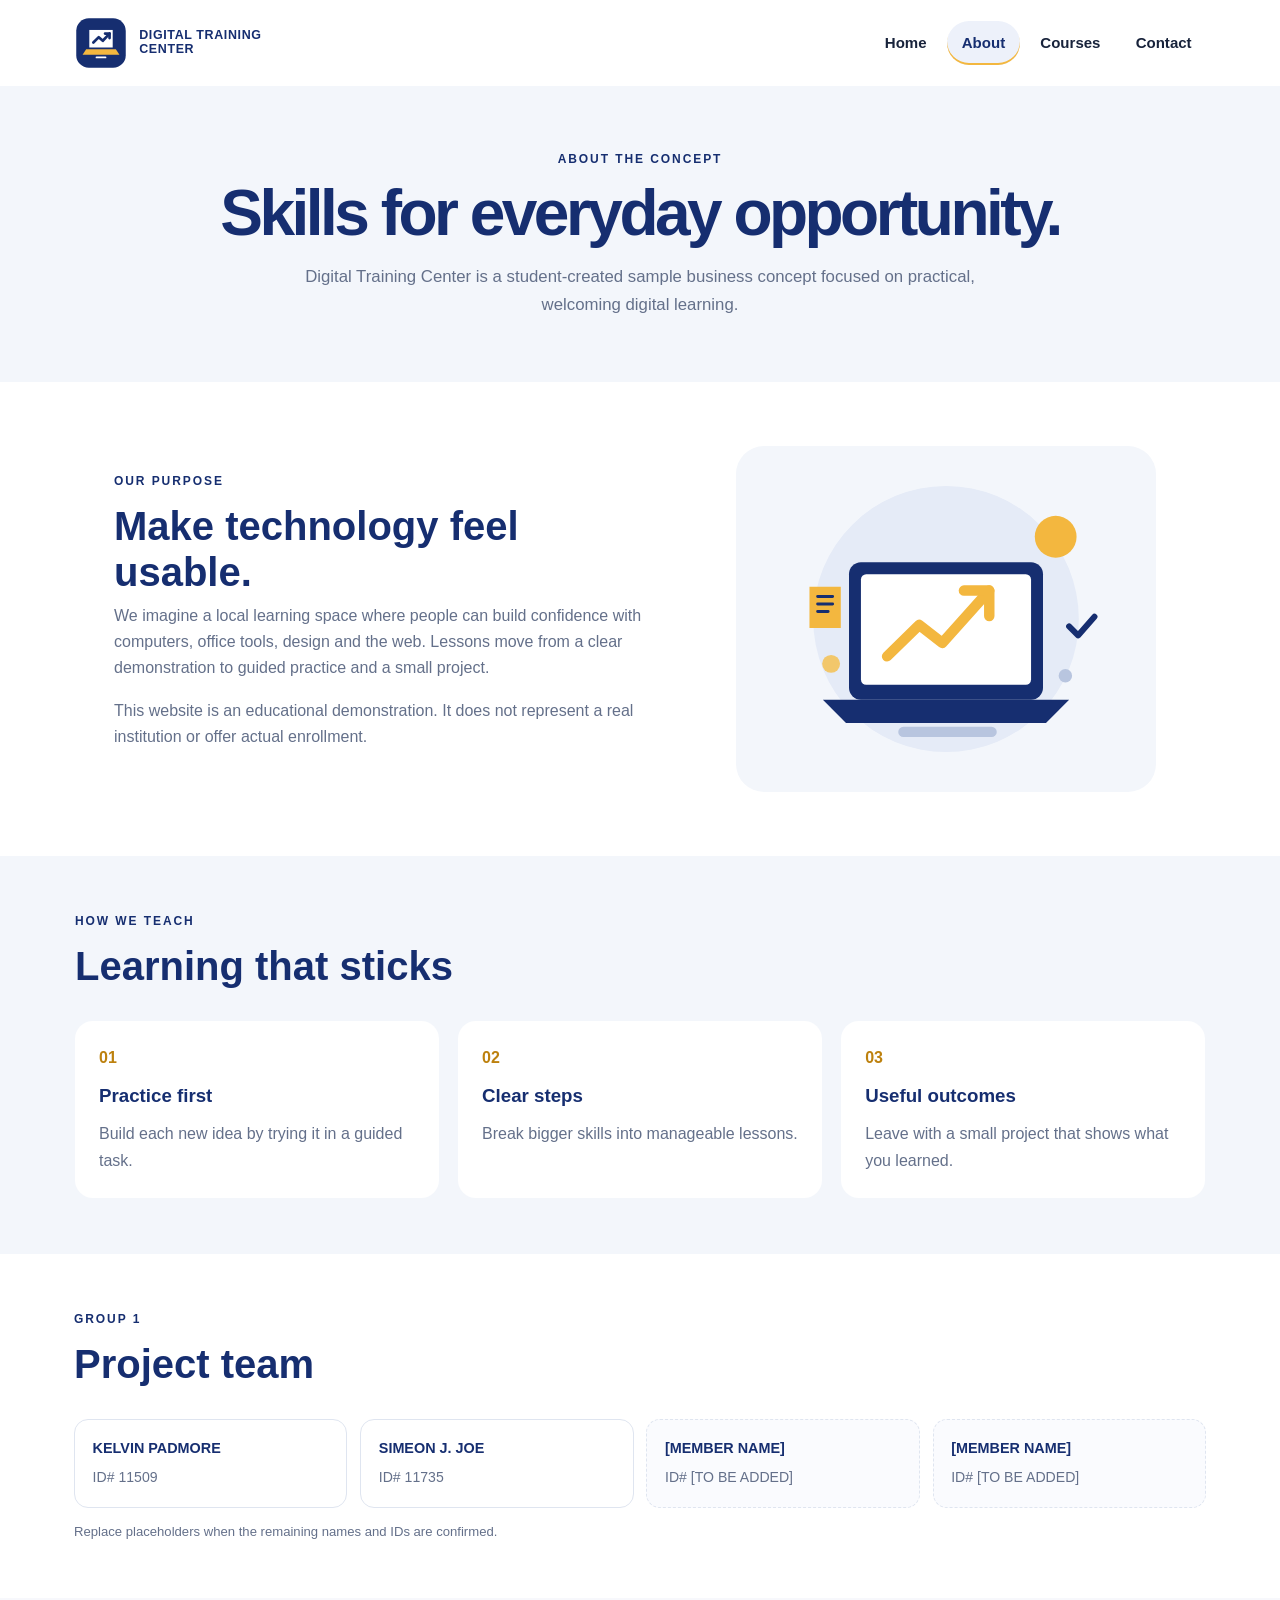
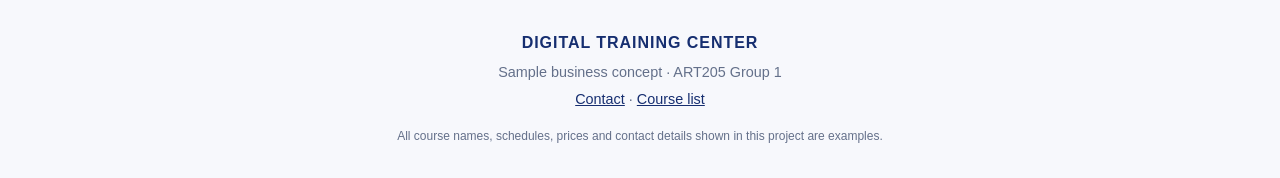
==== about.html @ 7974bb58 "Initial commit" ====
<!doctype html>
<html lang="en">
<head><meta charset="utf-8"><meta name="viewport" content="width=device-width, initial-scale=1">
    <meta name="description" content="About the Digital Training Center sample business concept.">
    <title>About | Digital Training Center</title><link rel="stylesheet" href="css/styles.css">
    <script src="js/script.js" defer></script></head>
<body><a class="skip-link" href="#main">Skip to content</a>
    <header class="site-header"><a class="brand" href="index.html">
        <img src="assets/dtc-logo.svg" alt="Digital Training Center logo">
        <span>DIGITAL TRAINING<br> CENTER</span></a>
        <button class="menu-toggle" aria-expanded="false" aria-controls="primary-nav">Menu</button>
        <nav id="primary-nav" class="primary-nav" aria-label="Main navigation"><a href="index.html">Home</a>
            <a class="active" href="about.html">About</a><a href="services.html">Courses</a>
            <a href="contact.html">Contact</a></nav></header>
<main id="main"><section class="page-hero"><p class="eyebrow">ABOUT THE CONCEPT</p>
    <h1>Skills for everyday opportunity.</h1>
    <p>Digital Training Center is a student-created sample business concept focused on practical,
         welcoming digital learning.</p></section>
<section class="split-section"><div><p class="eyebrow">OUR PURPOSE</p>
    <h2>Make technology feel usable.</h2>
    <p>We imagine a local learning space where people can build confidence with computers, office tools,
         design and the web. Lessons move from a clear demonstration to guided practice and a small project.</p>
         <p>This website is an educational demonstration. 
            It does not represent a real institution or offer actual enrollment.</p></div>
            <img class="feature-image" src="assets/learning-illustration.svg" alt="Open laptop illustration representing practical digital learning">
        </section>
<section class="section values"><div class="section-heading"><div><p class="eyebrow">HOW WE TEACH</p>
    <h2>Learning that sticks</h2></div></div><div class="three-columns"><article><span>01</span>
        <h3>Practice first</h3><p>Build each new idea by trying it in a guided task.</p></article>
        <article><span>02</span><h3>Clear steps</h3><p>Break bigger skills into manageable lessons.</p>
        </article><article><span>03</span><h3>Useful outcomes</h3>
            <p>Leave with a small project that shows what you learned.</p></article></div>
        </section>
<section class="section"><div class="section-heading"><div><p class="eyebrow">GROUP 1</p>
    <h2>Project team</h2></div></div><div class="member-grid"><article class="member-card">
        <strong>KELVIN PADMORE</strong><span>ID# 11509</span></article><article class="member-card">
            <strong>SIMEON J. JOE</strong><span>ID# 11735</span></article><article class="member-card placeholder">
                <strong>[MEMBER NAME]</strong><span>ID# [TO BE ADDED]</span>
            </article><article class="member-card placeholder"><strong>[MEMBER NAME]</strong>
                <span>ID# [TO BE ADDED]</span></article></div>
                <p class="sample-note">Replace placeholders when the remaining names and IDs are confirmed.</p>
            </section></main>
<footer class="site-footer"><a class="footer-brand" href="index.html">DIGITAL TRAINING CENTER</a>
    <p>Sample business concept · ART205 Group 1</p><p>
        <a href="contact.html">Contact</a> · <a href="services.html">Course list</a></p>
        <small>All course names, schedules, prices and contact details shown in this project are examples.</small>
    </footer></body></html>
---- css/styles.css ----
/* DIGITAL TRAINING CENTER · ART205 Group 1 */
:root {
  --navy: #162E70;
  --gold: #F3B73F;
  --ink: #18233b;
  --muted: #64708a;
  --paper: #ffffff;
  --soft: #f3f6fb;
  --line: #dfe5f0;
  --radius: 18px;
  --shadow: 0 18px 45px rgba(22, 46, 112, 0.10);
}

* { box-sizing: border-box; }
html { scroll-behavior: smooth; }
body { margin: 0; color: var(--ink); background: var(--paper); font-family: "Segoe UI", Arial, sans-serif; line-height: 1.65; }
img { display: block; max-width: 100%; }
a { color: var(--navy); }
a:focus-visible, button:focus-visible, input:focus-visible, select:focus-visible, textarea:focus-visible { outline: 3px solid var(--gold); outline-offset: 3px; }
.skip-link { position: absolute; left: -999px; top: 1rem; z-index: 10; padding: .7rem 1rem; background: white; }
.skip-link:focus { left: 1rem; }
.site-header { max-width: 1180px; margin: auto; padding: 1rem 1.5rem; display: flex; align-items: center; justify-content: space-between; gap: 2rem; }
.brand { display: flex; gap: .7rem; align-items: center; color: var(--navy); text-decoration: none; font-size: .78rem; font-weight: 850; line-height: 1.1; letter-spacing: .05em; }
.brand img { width: 54px; height: 54px; }
.primary-nav { display: flex; gap: .4rem; align-items: center; }
.primary-nav a { padding: .6rem .9rem; border-radius: 999px; text-decoration: none; color: var(--ink); font-size: .94rem; font-weight: 650; transition: background .2s, color .2s; }
.primary-nav a:hover, .primary-nav a:focus-visible, .primary-nav a.active { color: var(--navy); background: #edf1fa; }
.menu-toggle { display: none; }
.hero { max-width: 1180px; margin: 1rem auto 3rem; padding: 3.6rem 3.5rem; display: grid; grid-template-columns: 1.05fr .95fr; align-items: center; background: var(--soft); border-radius: 30px; overflow: hidden; }
.hero-copy { max-width: 550px; }
.eyebrow { color: var(--navy); font-size: .75rem; font-weight: 850; letter-spacing: .16em; margin: 0 0 .7rem; }
h1, h2, h3, p { margin-top: 0; }
h1 { color: var(--navy); font-size: clamp(2.7rem, 6vw, 4.9rem); line-height: 1.03; letter-spacing: -.055em; margin: 0 0 1.2rem; }
h1 span { color: #c48308; }
.hero-copy > p:not(.eyebrow):not(.sample-note) { max-width: 480px; color: var(--muted); font-size: 1.1rem; }
.hero-art { display: grid; place-items: center; }
.hero-art img { width: min(100%, 450px); }
.actions { display: flex; align-items: center; flex-wrap: wrap; gap: 1.35rem; margin: 1.7rem 0 1rem; }
.button { display: inline-flex; justify-content: center; align-items: center; padding: .82rem 1.25rem; border: 2px solid transparent; border-radius: 999px; font: inherit; font-weight: 750; text-decoration: none; cursor: pointer; transition: transform .2s, box-shadow .2s, background .2s; }
.button:hover { transform: translateY(-2px); box-shadow: 0 8px 20px rgba(22, 46, 112, .16); }
.button-gold { color: var(--navy); background: var(--gold); }
.button-light { color: var(--navy); background: white; }
.text-link { text-decoration: none; font-weight: 750; }
.text-link:hover { text-decoration: underline; text-underline-offset: 4px; }
.sample-note { color: var(--muted); font-size: .82rem; margin: .8rem 0 0; }
.section { max-width: 1180px; margin: 0 auto; padding: 3.5rem 1.5rem; }
.section-tight { padding-top: 1rem; }
.section-heading { display: flex; align-items: end; justify-content: space-between; gap: 1rem; margin-bottom: 1.5rem; }
.section-heading h2, .split-section h2, .contact-copy h2 { color: var(--navy); font-size: clamp(1.8rem, 3.2vw, 2.5rem); line-height: 1.15; margin-bottom: .5rem; }
.section-heading p:not(.eyebrow) { color: var(--muted); margin-bottom: 0; }
.course-grid { display: grid; grid-template-columns: repeat(3, 1fr); gap: 1.1rem; }
.course-card { min-width: 0; padding: 1.5rem; border: 1px solid var(--line); border-radius: var(--radius); background: white; transition: transform .2s, box-shadow .2s, border-color .2s; }
.course-card:hover { transform: translateY(-4px); border-color: #c4cfe5; box-shadow: var(--shadow); }
.course-icon { display: grid; place-items: center; width: 48px; height: 48px; margin-bottom: 1.1rem; border-radius: 14px; background: #fff4d8; color: var(--navy); font-size: 1.4rem; font-weight: 800; }
.card-kicker { color: #9b6b0c; font-size: .69rem; font-weight: 850; letter-spacing: .12em; margin-bottom: .5rem; }
.course-card h2, .course-card h3 { color: var(--navy); font-size: 1.28rem; line-height: 1.25; margin-bottom: .55rem; }
.course-card p:not(.card-kicker) { color: var(--muted); font-size: .95rem; }
.course-card a { display: inline-block; margin-top: .4rem; font-weight: 750; text-decoration: none; }
.course-card a:hover { text-decoration: underline; }
.band { margin: 1.5rem auto 4rem; padding: 2.5rem max(1.5rem, calc((100vw - 1110px)/2)); background: var(--navy); display: flex; align-items: center; justify-content: space-between; gap: 2rem; color: white; }
.band .eyebrow { color: var(--gold); }
.band h2 { font-size: clamp(1.6rem, 3vw, 2.2rem); margin: 0; }
.page-hero { padding: 4rem 1.5rem 3rem; background: var(--soft); text-align: center; }
.page-hero > p:not(.eyebrow) { max-width: 680px; margin: 0 auto 1rem; color: var(--muted); font-size: 1.05rem; }
.page-hero h1 { max-width: 880px; margin: 0 auto 1rem; font-size: clamp(2.5rem, 6vw, 4rem); }
.requirements-panel { max-width: 620px; margin: 1rem auto 0; padding: 1.1rem 1.3rem; border: 1px solid #e3ca8d; border-radius: 14px; background: #fff9e9; text-align: left; }
.requirements-panel p { margin: .3rem 0 0; }
.full-grid .course-card { scroll-margin-top: 1rem; }
.split-section { max-width: 1100px; margin: auto; padding: 4rem 1.5rem; display: grid; grid-template-columns: 1fr .8fr; align-items: center; gap: 4rem; }
.split-section p:not(.eyebrow) { color: var(--muted); }
.feature-image { width: 100%; max-width: 420px; justify-self: center; padding: 1rem; background: var(--soft); border-radius: 28px; }
.values, .tinted { background: var(--soft); max-width: none; padding-left: max(1.5rem, calc((100vw - 1130px)/2)); padding-right: max(1.5rem, calc((100vw - 1130px)/2)); }
.three-columns { display: grid; grid-template-columns: repeat(3, 1fr); gap: 1.2rem; }
.three-columns article { padding: 1.5rem; border-radius: var(--radius); background: white; }
.three-columns article > span { color: #bd810e; font-weight: 850; }
.three-columns h3 { color: var(--navy); margin: .6rem 0; }
.three-columns p { color: var(--muted); margin: 0; }
.member-grid { display: grid; grid-template-columns: repeat(4, 1fr); gap: .8rem; }
.member-card { display: flex; flex-direction: column; gap: .3rem; padding: 1.1rem; border: 1px solid var(--line); border-radius: 14px; }
.member-card strong { color: var(--navy); font-size: .9rem; }
.member-card span { color: var(--muted); font-size: .88rem; }
.placeholder { border-style: dashed; background: #fafbfe; }
.table-wrap { overflow-x: auto; border: 1px solid var(--line); border-radius: 16px; background: white; }
table { width: 100%; border-collapse: collapse; text-align: left; }
th, td { padding: .9rem 1rem; border-bottom: 1px solid var(--line); }
thead { color: white; background: var(--navy); }
th { font-size: .86rem; }
tbody tr:last-child td { border-bottom: 0; }
tbody tr:hover { background: #fffaf0; }
.contact-layout { max-width: 1060px; margin: auto; padding: 4rem 1.5rem; display: grid; grid-template-columns: .85fr 1.15fr; gap: 3rem; align-items: start; }
.contact-copy > p:not(.eyebrow) { color: var(--muted); }
.contact-detail { padding: .85rem 0; border-bottom: 1px solid var(--line); display: flex; flex-direction: column; }
.contact-detail strong { color: var(--navy); }
.contact-detail span { color: var(--muted); }
.notice { margin-top: 1.4rem; padding: 1rem; border-radius: 14px; background: #fff5d9; }
.notice p { margin: .3rem 0 0; font-size: .92rem; }
.inquiry-form { display: grid; gap: .55rem; padding: 1.7rem; border: 1px solid var(--line); border-radius: 20px; box-shadow: var(--shadow); }
.inquiry-form h2 { color: var(--navy); margin: 0; }
.inquiry-form > p { color: var(--muted); font-size: .9rem; margin-bottom: .5rem; }
.inquiry-form label { font-weight: 700; font-size: .92rem; }
.inquiry-form input, .inquiry-form select, .inquiry-form textarea { width: 100%; padding: .75rem .85rem; border: 1px solid #cbd4e5; border-radius: 10px; color: var(--ink); font: inherit; background: white; }
.inquiry-form textarea { resize: vertical; }
.inquiry-form button { justify-self: start; margin-top: .5rem; }
.form-feedback { min-height: 1.4em; color: var(--navy) !important; font-weight: 700; }
.site-footer { padding: 2rem 1.5rem; text-align: center; background: #f7f8fc; color: var(--muted); }
.site-footer p { margin: .25rem 0; font-size: .9rem; }
.footer-brand { color: var(--navy); font-weight: 850; text-decoration: none; letter-spacing: .06em; }
.site-footer small { display: block; margin: .9rem auto 0; max-width: 700px; font-size: .75rem; }

/* Descendant and child combinators demonstrate two CSS selector relationships. */
.primary-nav a.active { box-shadow: inset 0 -2px 0 var(--gold); }
.course-grid > article h2, .course-grid > article h3 { letter-spacing: -.02em; }

@media (max-width: 760px) {
  .site-header { position: relative; flex-wrap: wrap; }
  .menu-toggle { display: inline-flex; padding: .55rem .85rem; border: 1px solid var(--line); border-radius: 999px; color: var(--navy); background: white; font: inherit; font-weight: 700; }
  .primary-nav { display: none; width: 100%; flex-direction: column; align-items: stretch; padding: .5rem; border: 1px solid var(--line); border-radius: 14px; background: white; }
  .primary-nav.is-open { display: flex; }
  .hero { margin: .5rem .75rem 2rem; padding: 2.2rem 1.4rem; grid-template-columns: 1fr; }
  .hero-art { order: -1; }
  .hero-art img { max-width: 310px; }
  .course-grid { grid-template-columns: repeat(2, minmax(0, 1fr)); }
  .section-heading { align-items: start; flex-direction: column; }
  .band { margin-bottom: 2rem; padding: 2rem 1.5rem; flex-direction: column; align-items: start; }
  .split-section, .contact-layout { grid-template-columns: 1fr; gap: 2rem; }
  .split-section { padding-top: 2.5rem; }
  .feature-image { max-width: 330px; }
  .member-grid { grid-template-columns: repeat(2, 1fr); }
  .page-hero { padding: 3rem 1.25rem 2rem; }
}

@media (max-width: 480px) {
  .course-grid, .three-columns { grid-template-columns: 1fr; }
  .actions { align-items: start; flex-direction: column; gap: 1rem; }
  th, td { padding: .72rem; font-size: .85rem; }
  .member-grid { grid-template-columns: 1fr; }
  .inquiry-form { padding: 1.2rem; }
}
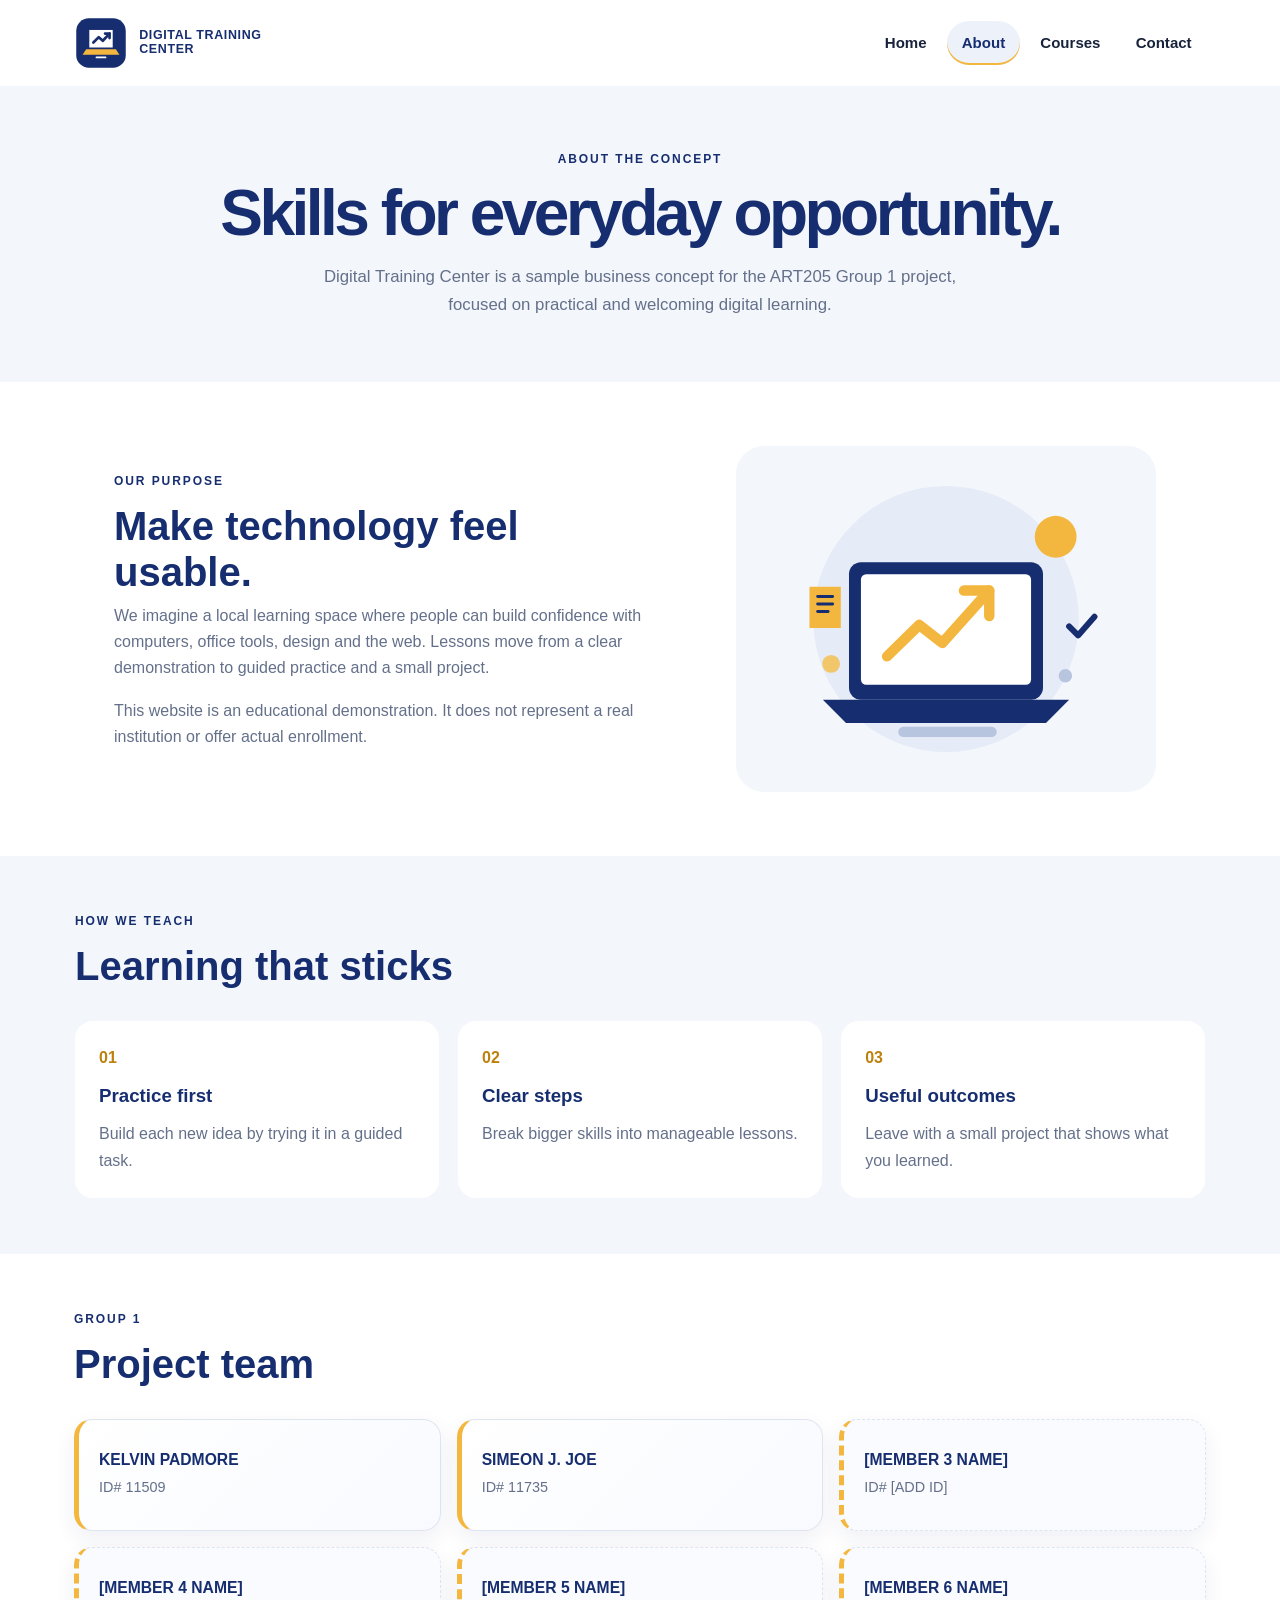
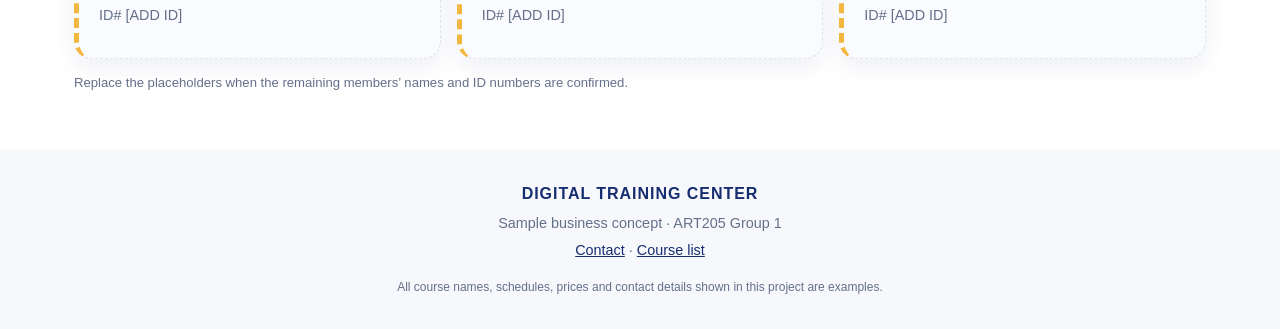
==== commit 306e3f3c: "Update html file" ====
--- a/about.html
+++ b/about.html
@@ -1,47 +1,178 @@
 <!doctype html>
 <html lang="en">
-<head><meta charset="utf-8"><meta name="viewport" content="width=device-width, initial-scale=1">
-    <meta name="description" content="About the Digital Training Center sample business concept.">
-    <title>About | Digital Training Center</title><link rel="stylesheet" href="css/styles.css">
-    <script src="js/script.js" defer></script></head>
-<body><a class="skip-link" href="#main">Skip to content</a>
-    <header class="site-header"><a class="brand" href="index.html">
-        <img src="assets/dtc-logo.svg" alt="Digital Training Center logo">
-        <span>DIGITAL TRAINING<br> CENTER</span></a>
-        <button class="menu-toggle" aria-expanded="false" aria-controls="primary-nav">Menu</button>
-        <nav id="primary-nav" class="primary-nav" aria-label="Main navigation"><a href="index.html">Home</a>
-            <a class="active" href="about.html">About</a><a href="services.html">Courses</a>
-            <a href="contact.html">Contact</a></nav></header>
-<main id="main"><section class="page-hero"><p class="eyebrow">ABOUT THE CONCEPT</p>
-    <h1>Skills for everyday opportunity.</h1>
-    <p>Digital Training Center is a student-created sample business concept focused on practical,
-         welcoming digital learning.</p></section>
-<section class="split-section"><div><p class="eyebrow">OUR PURPOSE</p>
-    <h2>Make technology feel usable.</h2>
-    <p>We imagine a local learning space where people can build confidence with computers, office tools,
-         design and the web. Lessons move from a clear demonstration to guided practice and a small project.</p>
-         <p>This website is an educational demonstration. 
-            It does not represent a real institution or offer actual enrollment.</p></div>
-            <img class="feature-image" src="assets/learning-illustration.svg" alt="Open laptop illustration representing practical digital learning">
-        </section>
-<section class="section values"><div class="section-heading"><div><p class="eyebrow">HOW WE TEACH</p>
-    <h2>Learning that sticks</h2></div></div><div class="three-columns"><article><span>01</span>
-        <h3>Practice first</h3><p>Build each new idea by trying it in a guided task.</p></article>
-        <article><span>02</span><h3>Clear steps</h3><p>Break bigger skills into manageable lessons.</p>
-        </article><article><span>03</span><h3>Useful outcomes</h3>
-            <p>Leave with a small project that shows what you learned.</p></article></div>
-        </section>
-<section class="section"><div class="section-heading"><div><p class="eyebrow">GROUP 1</p>
-    <h2>Project team</h2></div></div><div class="member-grid"><article class="member-card">
-        <strong>KELVIN PADMORE</strong><span>ID# 11509</span></article><article class="member-card">
-            <strong>SIMEON J. JOE</strong><span>ID# 11735</span></article><article class="member-card placeholder">
-                <strong>[MEMBER NAME]</strong><span>ID# [TO BE ADDED]</span>
-            </article><article class="member-card placeholder"><strong>[MEMBER NAME]</strong>
-                <span>ID# [TO BE ADDED]</span></article></div>
-                <p class="sample-note">Replace placeholders when the remaining names and IDs are confirmed.</p>
-            </section></main>
-<footer class="site-footer"><a class="footer-brand" href="index.html">DIGITAL TRAINING CENTER</a>
-    <p>Sample business concept · ART205 Group 1</p><p>
-        <a href="contact.html">Contact</a> · <a href="services.html">Course list</a></p>
-        <small>All course names, schedules, prices and contact details shown in this project are examples.</small>
-    </footer></body></html>
+<head>
+  <meta charset="utf-8">
+  <meta name="viewport" content="width=device-width, initial-scale=1">
+
+  <meta
+    name="description"
+    content="About the Digital Training Center sample business concept."
+  >
+
+  <title>About | Digital Training Center</title>
+
+  <link rel="stylesheet" href="css/styles.css">
+  <script src="js/script.js" defer></script>
+</head>
+
+<body>
+  <a class="skip-link" href="#main">Skip to content</a>
+
+  <header class="site-header">
+    <a class="brand" href="index.html">
+      <img
+        src="assets/dtc-logo.svg"
+        alt="Digital Training Center logo"
+      >
+      <span>DIGITAL TRAINING<br> CENTER</span>
+    </a>
+
+    <button
+      class="menu-toggle"
+      aria-expanded="false"
+      aria-controls="primary-nav"
+    >
+      Menu
+    </button>
+
+    <nav
+      id="primary-nav"
+      class="primary-nav"
+      aria-label="Main navigation"
+    >
+      <a href="index.html">Home</a>
+      <a class="active" href="about.html">About</a>
+      <a href="services.html">Courses</a>
+      <a href="contact.html">Contact</a>
+    </nav>
+  </header>
+
+  <main id="main">
+    <section class="page-hero">
+      <p class="eyebrow">ABOUT THE CONCEPT</p>
+      <h1>Skills for everyday opportunity.</h1>
+      <p>
+        Digital Training Center is a sample business concept for the
+        ART205 Group 1 project, focused on practical and welcoming
+        digital learning.
+      </p>
+    </section>
+
+    <section class="split-section">
+      <div>
+        <p class="eyebrow">OUR PURPOSE</p>
+        <h2>Make technology feel usable.</h2>
+        <p>
+          We imagine a local learning space where people can build
+          confidence with computers, office tools, design and the web.
+          Lessons move from a clear demonstration to guided practice
+          and a small project.
+        </p>
+        <p>
+          This website is an educational demonstration. It does not
+          represent a real institution or offer actual enrollment.
+        </p>
+      </div>
+
+      <img
+        class="feature-image"
+        src="assets/learning-illustration.svg"
+        alt="Open laptop illustration representing practical digital learning"
+      >
+    </section>
+
+    <section class="section values">
+      <div class="section-heading">
+        <div>
+          <p class="eyebrow">HOW WE TEACH</p>
+          <h2>Learning that sticks</h2>
+        </div>
+      </div>
+
+      <div class="three-columns">
+        <article>
+          <span>01</span>
+          <h3>Practice first</h3>
+          <p>Build each new idea by trying it in a guided task.</p>
+        </article>
+
+        <article>
+          <span>02</span>
+          <h3>Clear steps</h3>
+          <p>Break bigger skills into manageable lessons.</p>
+        </article>
+
+        <article>
+          <span>03</span>
+          <h3>Useful outcomes</h3>
+          <p>Leave with a small project that shows what you learned.</p>
+        </article>
+      </div>
+    </section>
+
+    <section class="section">
+      <div class="section-heading">
+        <div>
+          <p class="eyebrow">GROUP 1</p>
+          <h2>Project team</h2>
+        </div>
+      </div>
+
+      <div class="member-grid">
+        <article class="member-card">
+          <strong>KELVIN PADMORE</strong>
+          <span>ID# 11509</span>
+        </article>
+
+        <article class="member-card">
+          <strong>SIMEON J. JOE</strong>
+          <span>ID# 11735</span>
+        </article>
+
+        <article class="member-card placeholder">
+          <strong>[MEMBER 3 NAME]</strong>
+          <span>ID# [ADD ID]</span>
+        </article>
+
+        <article class="member-card placeholder">
+          <strong>[MEMBER 4 NAME]</strong>
+          <span>ID# [ADD ID]</span>
+        </article>
+
+        <article class="member-card placeholder">
+          <strong>[MEMBER 5 NAME]</strong>
+          <span>ID# [ADD ID]</span>
+        </article>
+
+        <article class="member-card placeholder">
+          <strong>[MEMBER 6 NAME]</strong>
+          <span>ID# [ADD ID]</span>
+        </article>
+      </div>
+
+      <p class="sample-note">
+        Replace the placeholders when the remaining members’ names and
+        ID numbers are confirmed.
+      </p>
+    </section>
+  </main>
+
+  <footer class="site-footer">
+    <a class="footer-brand" href="index.html">
+      DIGITAL TRAINING CENTER
+    </a>
+
+    <p>Sample business concept · ART205 Group 1</p>
+
+    <p>
+      <a href="contact.html">Contact</a> ·
+      <a href="services.html">Course list</a>
+    </p>
+
+    <small>
+      All course names, schedules, prices and contact details shown in
+      this project are examples.
+    </small>
+  </footer>
+</body>
+</html>
--- a/css/styles.css
+++ b/css/styles.css
@@ -1,4 +1,5 @@
 /* DIGITAL TRAINING CENTER · ART205 Group 1 */
+
 :root {
   --navy: #162E70;
   --gold: #F3B73F;
@@ -11,128 +12,748 @@
   --shadow: 0 18px 45px rgba(22, 46, 112, 0.10);
 }
 
-* { box-sizing: border-box; }
-html { scroll-behavior: smooth; }
-body { margin: 0; color: var(--ink); background: var(--paper); font-family: "Segoe UI", Arial, sans-serif; line-height: 1.65; }
-img { display: block; max-width: 100%; }
-a { color: var(--navy); }
-a:focus-visible, button:focus-visible, input:focus-visible, select:focus-visible, textarea:focus-visible { outline: 3px solid var(--gold); outline-offset: 3px; }
-.skip-link { position: absolute; left: -999px; top: 1rem; z-index: 10; padding: .7rem 1rem; background: white; }
-.skip-link:focus { left: 1rem; }
-.site-header { max-width: 1180px; margin: auto; padding: 1rem 1.5rem; display: flex; align-items: center; justify-content: space-between; gap: 2rem; }
-.brand { display: flex; gap: .7rem; align-items: center; color: var(--navy); text-decoration: none; font-size: .78rem; font-weight: 850; line-height: 1.1; letter-spacing: .05em; }
-.brand img { width: 54px; height: 54px; }
-.primary-nav { display: flex; gap: .4rem; align-items: center; }
-.primary-nav a { padding: .6rem .9rem; border-radius: 999px; text-decoration: none; color: var(--ink); font-size: .94rem; font-weight: 650; transition: background .2s, color .2s; }
-.primary-nav a:hover, .primary-nav a:focus-visible, .primary-nav a.active { color: var(--navy); background: #edf1fa; }
-.menu-toggle { display: none; }
-.hero { max-width: 1180px; margin: 1rem auto 3rem; padding: 3.6rem 3.5rem; display: grid; grid-template-columns: 1.05fr .95fr; align-items: center; background: var(--soft); border-radius: 30px; overflow: hidden; }
-.hero-copy { max-width: 550px; }
-.eyebrow { color: var(--navy); font-size: .75rem; font-weight: 850; letter-spacing: .16em; margin: 0 0 .7rem; }
-h1, h2, h3, p { margin-top: 0; }
-h1 { color: var(--navy); font-size: clamp(2.7rem, 6vw, 4.9rem); line-height: 1.03; letter-spacing: -.055em; margin: 0 0 1.2rem; }
-h1 span { color: #c48308; }
-.hero-copy > p:not(.eyebrow):not(.sample-note) { max-width: 480px; color: var(--muted); font-size: 1.1rem; }
-.hero-art { display: grid; place-items: center; }
-.hero-art img { width: min(100%, 450px); }
-.actions { display: flex; align-items: center; flex-wrap: wrap; gap: 1.35rem; margin: 1.7rem 0 1rem; }
-.button { display: inline-flex; justify-content: center; align-items: center; padding: .82rem 1.25rem; border: 2px solid transparent; border-radius: 999px; font: inherit; font-weight: 750; text-decoration: none; cursor: pointer; transition: transform .2s, box-shadow .2s, background .2s; }
-.button:hover { transform: translateY(-2px); box-shadow: 0 8px 20px rgba(22, 46, 112, .16); }
-.button-gold { color: var(--navy); background: var(--gold); }
-.button-light { color: var(--navy); background: white; }
-.text-link { text-decoration: none; font-weight: 750; }
-.text-link:hover { text-decoration: underline; text-underline-offset: 4px; }
-.sample-note { color: var(--muted); font-size: .82rem; margin: .8rem 0 0; }
-.section { max-width: 1180px; margin: 0 auto; padding: 3.5rem 1.5rem; }
-.section-tight { padding-top: 1rem; }
-.section-heading { display: flex; align-items: end; justify-content: space-between; gap: 1rem; margin-bottom: 1.5rem; }
-.section-heading h2, .split-section h2, .contact-copy h2 { color: var(--navy); font-size: clamp(1.8rem, 3.2vw, 2.5rem); line-height: 1.15; margin-bottom: .5rem; }
-.section-heading p:not(.eyebrow) { color: var(--muted); margin-bottom: 0; }
-.course-grid { display: grid; grid-template-columns: repeat(3, 1fr); gap: 1.1rem; }
-.course-card { min-width: 0; padding: 1.5rem; border: 1px solid var(--line); border-radius: var(--radius); background: white; transition: transform .2s, box-shadow .2s, border-color .2s; }
-.course-card:hover { transform: translateY(-4px); border-color: #c4cfe5; box-shadow: var(--shadow); }
-.course-icon { display: grid; place-items: center; width: 48px; height: 48px; margin-bottom: 1.1rem; border-radius: 14px; background: #fff4d8; color: var(--navy); font-size: 1.4rem; font-weight: 800; }
-.card-kicker { color: #9b6b0c; font-size: .69rem; font-weight: 850; letter-spacing: .12em; margin-bottom: .5rem; }
-.course-card h2, .course-card h3 { color: var(--navy); font-size: 1.28rem; line-height: 1.25; margin-bottom: .55rem; }
-.course-card p:not(.card-kicker) { color: var(--muted); font-size: .95rem; }
-.course-card a { display: inline-block; margin-top: .4rem; font-weight: 750; text-decoration: none; }
-.course-card a:hover { text-decoration: underline; }
-.band { margin: 1.5rem auto 4rem; padding: 2.5rem max(1.5rem, calc((100vw - 1110px)/2)); background: var(--navy); display: flex; align-items: center; justify-content: space-between; gap: 2rem; color: white; }
-.band .eyebrow { color: var(--gold); }
-.band h2 { font-size: clamp(1.6rem, 3vw, 2.2rem); margin: 0; }
-.page-hero { padding: 4rem 1.5rem 3rem; background: var(--soft); text-align: center; }
-.page-hero > p:not(.eyebrow) { max-width: 680px; margin: 0 auto 1rem; color: var(--muted); font-size: 1.05rem; }
-.page-hero h1 { max-width: 880px; margin: 0 auto 1rem; font-size: clamp(2.5rem, 6vw, 4rem); }
-.requirements-panel { max-width: 620px; margin: 1rem auto 0; padding: 1.1rem 1.3rem; border: 1px solid #e3ca8d; border-radius: 14px; background: #fff9e9; text-align: left; }
-.requirements-panel p { margin: .3rem 0 0; }
-.full-grid .course-card { scroll-margin-top: 1rem; }
-.split-section { max-width: 1100px; margin: auto; padding: 4rem 1.5rem; display: grid; grid-template-columns: 1fr .8fr; align-items: center; gap: 4rem; }
-.split-section p:not(.eyebrow) { color: var(--muted); }
-.feature-image { width: 100%; max-width: 420px; justify-self: center; padding: 1rem; background: var(--soft); border-radius: 28px; }
-.values, .tinted { background: var(--soft); max-width: none; padding-left: max(1.5rem, calc((100vw - 1130px)/2)); padding-right: max(1.5rem, calc((100vw - 1130px)/2)); }
-.three-columns { display: grid; grid-template-columns: repeat(3, 1fr); gap: 1.2rem; }
-.three-columns article { padding: 1.5rem; border-radius: var(--radius); background: white; }
-.three-columns article > span { color: #bd810e; font-weight: 850; }
-.three-columns h3 { color: var(--navy); margin: .6rem 0; }
-.three-columns p { color: var(--muted); margin: 0; }
-.member-grid { display: grid; grid-template-columns: repeat(4, 1fr); gap: .8rem; }
-.member-card { display: flex; flex-direction: column; gap: .3rem; padding: 1.1rem; border: 1px solid var(--line); border-radius: 14px; }
-.member-card strong { color: var(--navy); font-size: .9rem; }
-.member-card span { color: var(--muted); font-size: .88rem; }
-.placeholder { border-style: dashed; background: #fafbfe; }
-.table-wrap { overflow-x: auto; border: 1px solid var(--line); border-radius: 16px; background: white; }
-table { width: 100%; border-collapse: collapse; text-align: left; }
-th, td { padding: .9rem 1rem; border-bottom: 1px solid var(--line); }
-thead { color: white; background: var(--navy); }
-th { font-size: .86rem; }
-tbody tr:last-child td { border-bottom: 0; }
-tbody tr:hover { background: #fffaf0; }
-.contact-layout { max-width: 1060px; margin: auto; padding: 4rem 1.5rem; display: grid; grid-template-columns: .85fr 1.15fr; gap: 3rem; align-items: start; }
-.contact-copy > p:not(.eyebrow) { color: var(--muted); }
-.contact-detail { padding: .85rem 0; border-bottom: 1px solid var(--line); display: flex; flex-direction: column; }
-.contact-detail strong { color: var(--navy); }
-.contact-detail span { color: var(--muted); }
-.notice { margin-top: 1.4rem; padding: 1rem; border-radius: 14px; background: #fff5d9; }
-.notice p { margin: .3rem 0 0; font-size: .92rem; }
-.inquiry-form { display: grid; gap: .55rem; padding: 1.7rem; border: 1px solid var(--line); border-radius: 20px; box-shadow: var(--shadow); }
-.inquiry-form h2 { color: var(--navy); margin: 0; }
-.inquiry-form > p { color: var(--muted); font-size: .9rem; margin-bottom: .5rem; }
-.inquiry-form label { font-weight: 700; font-size: .92rem; }
-.inquiry-form input, .inquiry-form select, .inquiry-form textarea { width: 100%; padding: .75rem .85rem; border: 1px solid #cbd4e5; border-radius: 10px; color: var(--ink); font: inherit; background: white; }
-.inquiry-form textarea { resize: vertical; }
-.inquiry-form button { justify-self: start; margin-top: .5rem; }
-.form-feedback { min-height: 1.4em; color: var(--navy) !important; font-weight: 700; }
-.site-footer { padding: 2rem 1.5rem; text-align: center; background: #f7f8fc; color: var(--muted); }
-.site-footer p { margin: .25rem 0; font-size: .9rem; }
-.footer-brand { color: var(--navy); font-weight: 850; text-decoration: none; letter-spacing: .06em; }
-.site-footer small { display: block; margin: .9rem auto 0; max-width: 700px; font-size: .75rem; }
-
-/* Descendant and child combinators demonstrate two CSS selector relationships. */
-.primary-nav a.active { box-shadow: inset 0 -2px 0 var(--gold); }
-.course-grid > article h2, .course-grid > article h3 { letter-spacing: -.02em; }
+* {
+  box-sizing: border-box;
+}
+
+html {
+  scroll-behavior: smooth;
+}
+
+body {
+  margin: 0;
+  color: var(--ink);
+  background: var(--paper);
+  font-family: "Segoe UI", Arial, sans-serif;
+  line-height: 1.65;
+}
+
+img {
+  display: block;
+  max-width: 100%;
+}
+
+a {
+  color: var(--navy);
+}
+
+a:focus-visible,
+button:focus-visible,
+input:focus-visible,
+select:focus-visible,
+textarea:focus-visible {
+  outline: 3px solid var(--gold);
+  outline-offset: 3px;
+}
+
+.skip-link {
+  position: absolute;
+  left: -999px;
+  top: 1rem;
+  z-index: 10;
+  padding: 0.7rem 1rem;
+  background: white;
+}
+
+.skip-link:focus {
+  left: 1rem;
+}
+
+.site-header {
+  max-width: 1180px;
+  margin: auto;
+  padding: 1rem 1.5rem;
+  display: flex;
+  align-items: center;
+  justify-content: space-between;
+  gap: 2rem;
+}
+
+.brand {
+  display: flex;
+  gap: 0.7rem;
+  align-items: center;
+  color: var(--navy);
+  text-decoration: none;
+  font-size: 0.78rem;
+  font-weight: 850;
+  line-height: 1.1;
+  letter-spacing: 0.05em;
+}
+
+.brand img {
+  width: 54px;
+  height: 54px;
+}
+
+.primary-nav {
+  display: flex;
+  gap: 0.4rem;
+  align-items: center;
+}
+
+.primary-nav a {
+  padding: 0.6rem 0.9rem;
+  border-radius: 999px;
+  text-decoration: none;
+  color: var(--ink);
+  font-size: 0.94rem;
+  font-weight: 650;
+  transition: background 0.2s, color 0.2s;
+}
+
+.primary-nav a:hover,
+.primary-nav a:focus-visible,
+.primary-nav a.active {
+  color: var(--navy);
+  background: #edf1fa;
+}
+
+.menu-toggle {
+  display: none;
+}
+
+.hero {
+  max-width: 1180px;
+  margin: 1rem auto 3rem;
+  padding: 3.6rem 3.5rem;
+  display: grid;
+  grid-template-columns: 1.05fr 0.95fr;
+  align-items: center;
+  background: var(--soft);
+  border-radius: 30px;
+  overflow: hidden;
+}
+
+.hero-copy {
+  max-width: 550px;
+}
+
+.eyebrow {
+  color: var(--navy);
+  font-size: 0.75rem;
+  font-weight: 850;
+  letter-spacing: 0.16em;
+  margin: 0 0 0.7rem;
+}
+
+h1,
+h2,
+h3,
+p {
+  margin-top: 0;
+}
+
+h1 {
+  color: var(--navy);
+  font-size: clamp(2.7rem, 6vw, 4.9rem);
+  line-height: 1.03;
+  letter-spacing: -0.055em;
+  margin: 0 0 1.2rem;
+}
+
+h1 span {
+  color: #c48308;
+}
+
+.hero-copy > p:not(.eyebrow):not(.sample-note) {
+  max-width: 480px;
+  color: var(--muted);
+  font-size: 1.1rem;
+}
+
+.hero-art {
+  display: grid;
+  place-items: center;
+}
+
+.hero-art img {
+  width: min(100%, 450px);
+}
+
+.actions {
+  display: flex;
+  align-items: center;
+  flex-wrap: wrap;
+  gap: 1.35rem;
+  margin: 1.7rem 0 1rem;
+}
+
+.button {
+  display: inline-flex;
+  justify-content: center;
+  align-items: center;
+  padding: 0.82rem 1.25rem;
+  border: 2px solid transparent;
+  border-radius: 999px;
+  font: inherit;
+  font-weight: 750;
+  text-decoration: none;
+  cursor: pointer;
+  transition: transform 0.2s, box-shadow 0.2s, background 0.2s;
+}
+
+.button:hover {
+  transform: translateY(-2px);
+  box-shadow: 0 8px 20px rgba(22, 46, 112, 0.16);
+}
+
+.button-gold {
+  color: var(--navy);
+  background: var(--gold);
+}
+
+.button-light {
+  color: var(--navy);
+  background: white;
+}
+
+.text-link {
+  text-decoration: none;
+  font-weight: 750;
+}
+
+.text-link:hover {
+  text-decoration: underline;
+  text-underline-offset: 4px;
+}
+
+.sample-note {
+  color: var(--muted);
+  font-size: 0.82rem;
+  margin: 0.8rem 0 0;
+}
+
+.section {
+  max-width: 1180px;
+  margin: 0 auto;
+  padding: 3.5rem 1.5rem;
+}
+
+.section-tight {
+  padding-top: 1rem;
+}
+
+.section-heading {
+  display: flex;
+  align-items: end;
+  justify-content: space-between;
+  gap: 1rem;
+  margin-bottom: 1.5rem;
+}
+
+.section-heading h2,
+.split-section h2,
+.contact-copy h2 {
+  color: var(--navy);
+  font-size: clamp(1.8rem, 3.2vw, 2.5rem);
+  line-height: 1.15;
+  margin-bottom: 0.5rem;
+}
+
+.section-heading p:not(.eyebrow) {
+  color: var(--muted);
+  margin-bottom: 0;
+}
+
+.course-grid {
+  display: grid;
+  grid-template-columns: repeat(3, 1fr);
+  gap: 1.1rem;
+}
+
+.course-card {
+  min-width: 0;
+  padding: 1.5rem;
+  border: 1px solid var(--line);
+  border-radius: var(--radius);
+  background: white;
+  transition: transform 0.2s, box-shadow 0.2s, border-color 0.2s;
+}
+
+.course-card:hover {
+  transform: translateY(-4px);
+  border-color: #c4cfe5;
+  box-shadow: var(--shadow);
+}
+
+.course-icon {
+  display: grid;
+  place-items: center;
+  width: 48px;
+  height: 48px;
+  margin-bottom: 1.1rem;
+  border-radius: 14px;
+  background: #fff4d8;
+  color: var(--navy);
+  font-size: 1.4rem;
+  font-weight: 800;
+}
+
+.card-kicker {
+  color: #9b6b0c;
+  font-size: 0.69rem;
+  font-weight: 850;
+  letter-spacing: 0.12em;
+  margin-bottom: 0.5rem;
+}
+
+.course-card h2,
+.course-card h3 {
+  color: var(--navy);
+  font-size: 1.28rem;
+  line-height: 1.25;
+  margin-bottom: 0.55rem;
+}
+
+.course-card p:not(.card-kicker) {
+  color: var(--muted);
+  font-size: 0.95rem;
+}
+
+.course-card a {
+  display: inline-block;
+  margin-top: 0.4rem;
+  font-weight: 750;
+  text-decoration: none;
+}
+
+.course-card a:hover {
+  text-decoration: underline;
+}
+
+.band {
+  margin: 1.5rem auto 4rem;
+  padding: 2.5rem max(1.5rem, calc((100vw - 1110px) / 2));
+  background: var(--navy);
+  display: flex;
+  align-items: center;
+  justify-content: space-between;
+  gap: 2rem;
+  color: white;
+}
+
+.band .eyebrow {
+  color: var(--gold);
+}
+
+.band h2 {
+  font-size: clamp(1.6rem, 3vw, 2.2rem);
+  margin: 0;
+}
+
+.page-hero {
+  padding: 4rem 1.5rem 3rem;
+  background: var(--soft);
+  text-align: center;
+}
+
+.page-hero > p:not(.eyebrow) {
+  max-width: 680px;
+  margin: 0 auto 1rem;
+  color: var(--muted);
+  font-size: 1.05rem;
+}
+
+.page-hero h1 {
+  max-width: 880px;
+  margin: 0 auto 1rem;
+  font-size: clamp(2.5rem, 6vw, 4rem);
+}
+
+.requirements-panel {
+  max-width: 620px;
+  margin: 1rem auto 0;
+  padding: 1.1rem 1.3rem;
+  border: 1px solid #e3ca8d;
+  border-radius: 14px;
+  background: #fff9e9;
+  text-align: left;
+}
+
+.requirements-panel p {
+  margin: 0.3rem 0 0;
+}
+
+.full-grid .course-card {
+  scroll-margin-top: 1rem;
+}
+
+.split-section {
+  max-width: 1100px;
+  margin: auto;
+  padding: 4rem 1.5rem;
+  display: grid;
+  grid-template-columns: 1fr 0.8fr;
+  align-items: center;
+  gap: 4rem;
+}
+
+.split-section p:not(.eyebrow) {
+  color: var(--muted);
+}
+
+.feature-image {
+  width: 100%;
+  max-width: 420px;
+  justify-self: center;
+  padding: 1rem;
+  background: var(--soft);
+  border-radius: 28px;
+}
+
+.values,
+.tinted {
+  background: var(--soft);
+  max-width: none;
+  padding-left: max(1.5rem, calc((100vw - 1130px) / 2));
+  padding-right: max(1.5rem, calc((100vw - 1130px) / 2));
+}
+
+.three-columns {
+  display: grid;
+  grid-template-columns: repeat(3, 1fr);
+  gap: 1.2rem;
+}
+
+.three-columns article {
+  padding: 1.5rem;
+  border-radius: var(--radius);
+  background: white;
+}
+
+.three-columns article > span {
+  color: #bd810e;
+  font-weight: 850;
+}
+
+.three-columns h3 {
+  color: var(--navy);
+  margin: 0.6rem 0;
+}
+
+.three-columns p {
+  color: var(--muted);
+  margin: 0;
+}
+
+/* Six group-member cards: three columns on desktop. */
+.member-grid {
+  display: grid;
+  grid-template-columns: repeat(3, minmax(0, 1fr));
+  gap: 1rem;
+}
+
+.member-card {
+  min-height: 112px;
+  display: flex;
+  flex-direction: column;
+  justify-content: center;
+  gap: 0.4rem;
+  padding: 1.25rem;
+  border: 1px solid var(--line);
+  border-left: 5px solid var(--gold);
+  border-radius: var(--radius);
+  background: linear-gradient(135deg, #ffffff, #f8faff);
+  box-shadow: 0 8px 22px rgba(22, 46, 112, 0.07);
+  transition: transform 0.2s, box-shadow 0.2s, border-color 0.2s;
+}
+
+.member-card:hover {
+  transform: translateY(-4px);
+  border-color: #c4cfe5;
+  box-shadow: var(--shadow);
+}
+
+.member-card strong {
+  color: var(--navy);
+  font-size: 0.98rem;
+  line-height: 1.3;
+}
+
+.member-card span {
+  color: var(--muted);
+  font-size: 0.9rem;
+}
+
+.member-card.placeholder {
+  border-style: dashed;
+  background: #fafbfe;
+}
+
+.table-wrap {
+  overflow-x: auto;
+  border: 1px solid var(--line);
+  border-radius: 16px;
+  background: white;
+}
+
+table {
+  width: 100%;
+  border-collapse: collapse;
+  text-align: left;
+}
+
+th,
+td {
+  padding: 0.9rem 1rem;
+  border-bottom: 1px solid var(--line);
+}
+
+thead {
+  color: white;
+  background: var(--navy);
+}
+
+th {
+  font-size: 0.86rem;
+}
+
+tbody tr:last-child td {
+  border-bottom: 0;
+}
+
+tbody tr:hover {
+  background: #fffaf0;
+}
+
+.contact-layout {
+  max-width: 1060px;
+  margin: auto;
+  padding: 4rem 1.5rem;
+  display: grid;
+  grid-template-columns: 0.85fr 1.15fr;
+  gap: 3rem;
+  align-items: start;
+}
+
+.contact-copy > p:not(.eyebrow) {
+  color: var(--muted);
+}
+
+.contact-detail {
+  padding: 0.85rem 0;
+  border-bottom: 1px solid var(--line);
+  display: flex;
+  flex-direction: column;
+}
+
+.contact-detail strong {
+  color: var(--navy);
+}
+
+.contact-detail span {
+  color: var(--muted);
+}
+
+.notice {
+  margin-top: 1.4rem;
+  padding: 1rem;
+  border-radius: 14px;
+  background: #fff5d9;
+}
+
+.notice p {
+  margin: 0.3rem 0 0;
+  font-size: 0.92rem;
+}
+
+.inquiry-form {
+  display: grid;
+  gap: 0.55rem;
+  padding: 1.7rem;
+  border: 1px solid var(--line);
+  border-radius: 20px;
+  box-shadow: var(--shadow);
+}
+
+.inquiry-form h2 {
+  color: var(--navy);
+  margin: 0;
+}
+
+.inquiry-form > p {
+  color: var(--muted);
+  font-size: 0.9rem;
+  margin-bottom: 0.5rem;
+}
+
+.inquiry-form label {
+  font-weight: 700;
+  font-size: 0.92rem;
+}
+
+.inquiry-form input,
+.inquiry-form select,
+.inquiry-form textarea {
+  width: 100%;
+  padding: 0.75rem 0.85rem;
+  border: 1px solid #cbd4e5;
+  border-radius: 10px;
+  color: var(--ink);
+  font: inherit;
+  background: white;
+}
+
+.inquiry-form textarea {
+  resize: vertical;
+}
+
+.inquiry-form button {
+  justify-self: start;
+  margin-top: 0.5rem;
+}
+
+.form-feedback {
+  min-height: 1.4em;
+  color: var(--navy) !important;
+  font-weight: 700;
+}
+
+.site-footer {
+  padding: 2rem 1.5rem;
+  text-align: center;
+  background: #f7f8fc;
+  color: var(--muted);
+}
+
+.site-footer p {
+  margin: 0.25rem 0;
+  font-size: 0.9rem;
+}
+
+.footer-brand {
+  color: var(--navy);
+  font-weight: 850;
+  text-decoration: none;
+  letter-spacing: 0.06em;
+}
+
+.site-footer small {
+  display: block;
+  margin: 0.9rem auto 0;
+  max-width: 700px;
+  font-size: 0.75rem;
+}
+
+/* Descendant and child combinators demonstrate CSS selector relationships. */
+.primary-nav a.active {
+  box-shadow: inset 0 -2px 0 var(--gold);
+}
+
+.course-grid > article h2,
+.course-grid > article h3 {
+  letter-spacing: -0.02em;
+}
 
 @media (max-width: 760px) {
-  .site-header { position: relative; flex-wrap: wrap; }
-  .menu-toggle { display: inline-flex; padding: .55rem .85rem; border: 1px solid var(--line); border-radius: 999px; color: var(--navy); background: white; font: inherit; font-weight: 700; }
-  .primary-nav { display: none; width: 100%; flex-direction: column; align-items: stretch; padding: .5rem; border: 1px solid var(--line); border-radius: 14px; background: white; }
-  .primary-nav.is-open { display: flex; }
-  .hero { margin: .5rem .75rem 2rem; padding: 2.2rem 1.4rem; grid-template-columns: 1fr; }
-  .hero-art { order: -1; }
-  .hero-art img { max-width: 310px; }
-  .course-grid { grid-template-columns: repeat(2, minmax(0, 1fr)); }
-  .section-heading { align-items: start; flex-direction: column; }
-  .band { margin-bottom: 2rem; padding: 2rem 1.5rem; flex-direction: column; align-items: start; }
-  .split-section, .contact-layout { grid-template-columns: 1fr; gap: 2rem; }
-  .split-section { padding-top: 2.5rem; }
-  .feature-image { max-width: 330px; }
-  .member-grid { grid-template-columns: repeat(2, 1fr); }
-  .page-hero { padding: 3rem 1.25rem 2rem; }
+  .site-header {
+    position: relative;
+    flex-wrap: wrap;
+  }
+
+  .menu-toggle {
+    display: inline-flex;
+    padding: 0.55rem 0.85rem;
+    border: 1px solid var(--line);
+    border-radius: 999px;
+    color: var(--navy);
+    background: white;
+    font: inherit;
+    font-weight: 700;
+  }
+
+  .primary-nav {
+    display: none;
+    width: 100%;
+    flex-direction: column;
+    align-items: stretch;
+    padding: 0.5rem;
+    border: 1px solid var(--line);
+    border-radius: 14px;
+    background: white;
+  }
+
+  .primary-nav.is-open {
+    display: flex;
+  }
+
+  .hero {
+    margin: 0.5rem 0.75rem 2rem;
+    padding: 2.2rem 1.4rem;
+    grid-template-columns: 1fr;
+  }
+
+  .hero-art {
+    order: -1;
+  }
+
+  .hero-art img {
+    max-width: 310px;
+  }
+
+  .course-grid {
+    grid-template-columns: repeat(2, minmax(0, 1fr));
+  }
+
+  .section-heading {
+    align-items: start;
+    flex-direction: column;
+  }
+
+  .band {
+    margin-bottom: 2rem;
+    padding: 2rem 1.5rem;
+    flex-direction: column;
+    align-items: start;
+  }
+
+  .split-section,
+  .contact-layout {
+    grid-template-columns: 1fr;
+    gap: 2rem;
+  }
+
+  .split-section {
+    padding-top: 2.5rem;
+  }
+
+  .feature-image {
+    max-width: 330px;
+  }
+
+  .member-grid {
+    grid-template-columns: repeat(2, minmax(0, 1fr));
+  }
+
+  .page-hero {
+    padding: 3rem 1.25rem 2rem;
+  }
 }
 
 @media (max-width: 480px) {
-  .course-grid, .three-columns { grid-template-columns: 1fr; }
-  .actions { align-items: start; flex-direction: column; gap: 1rem; }
-  th, td { padding: .72rem; font-size: .85rem; }
-  .member-grid { grid-template-columns: 1fr; }
-  .inquiry-form { padding: 1.2rem; }
-}
+  .course-grid,
+  .three-columns {
+    grid-template-columns: 1fr;
+  }
+
+  .actions {
+    align-items: start;
+    flex-direction: column;
+    gap: 1rem;
+  }
+
+  th,
+  td {
+    padding: 0.72rem;
+    font-size: 0.85rem;
+  }
+
+  .member-grid {
+    grid-template-columns: 1fr;
+  }
+
+  .inquiry-form {
+    padding: 1.2rem;
+  }
+}
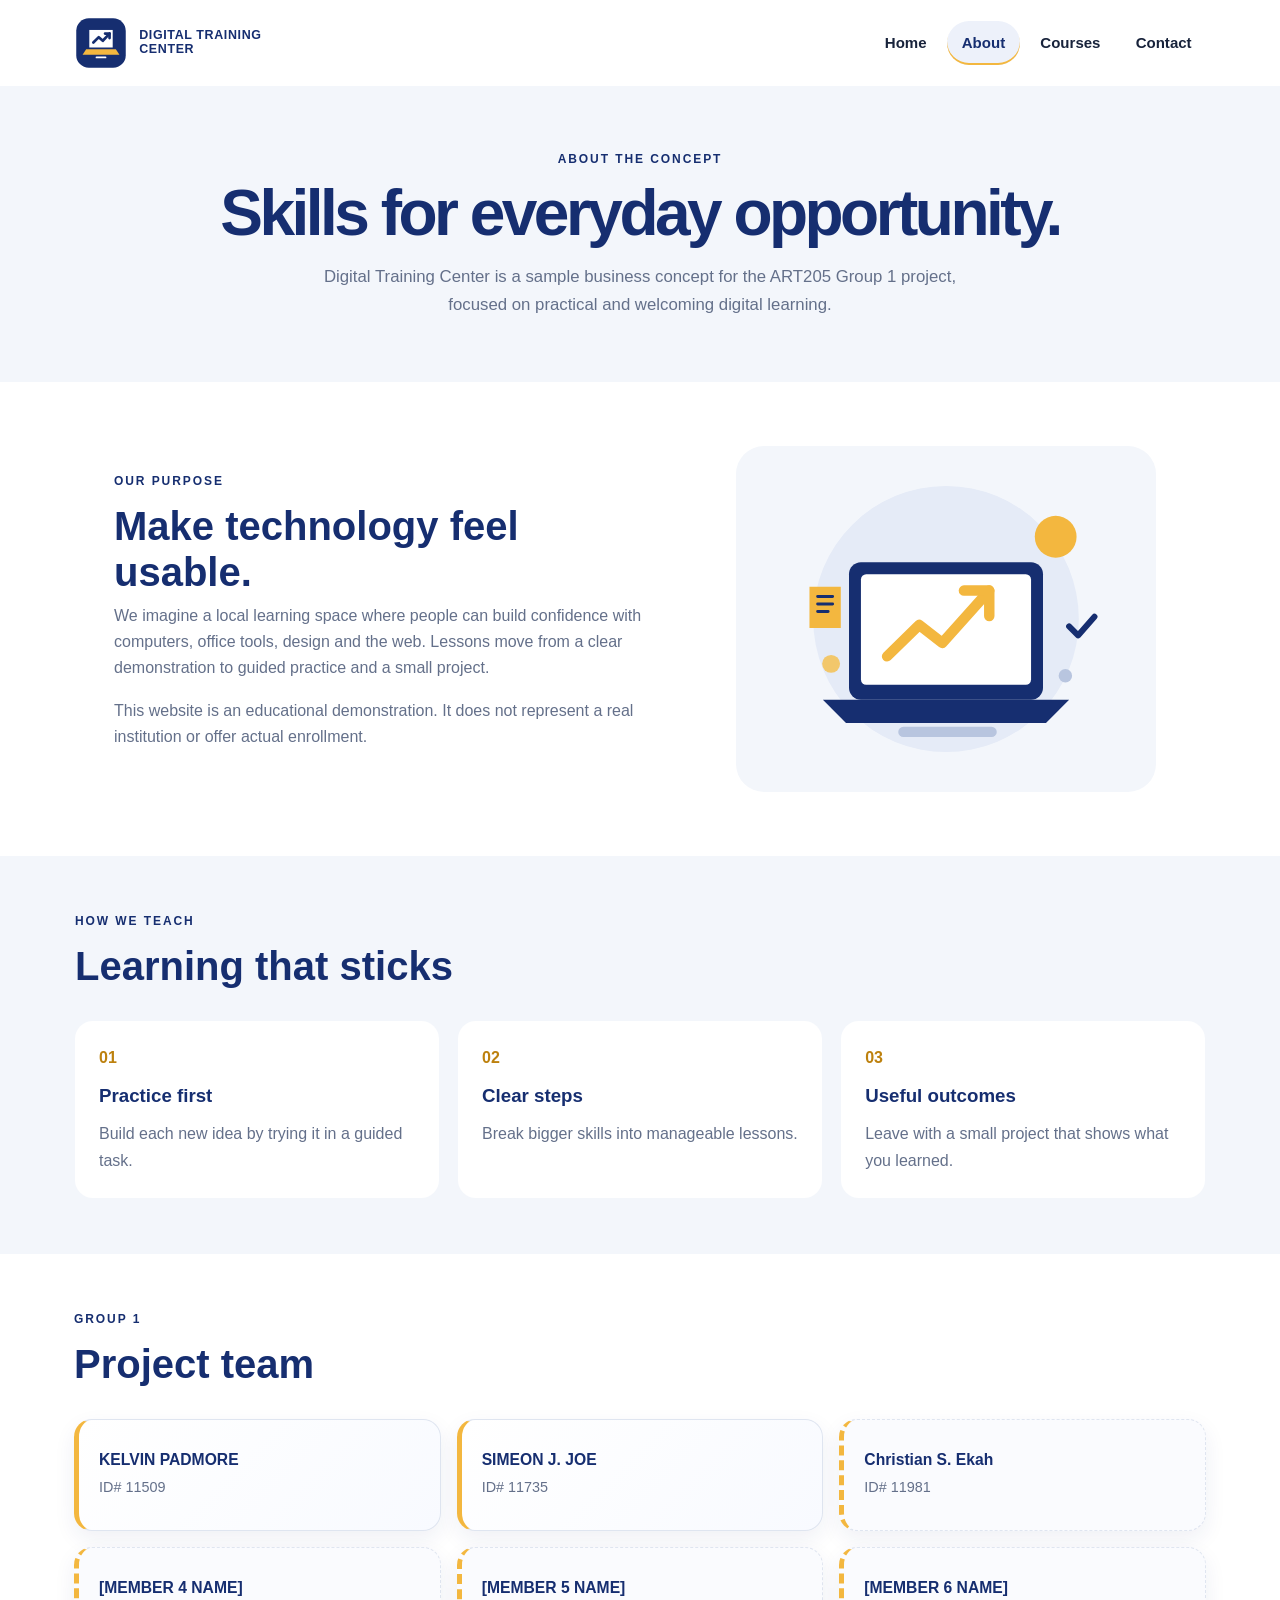
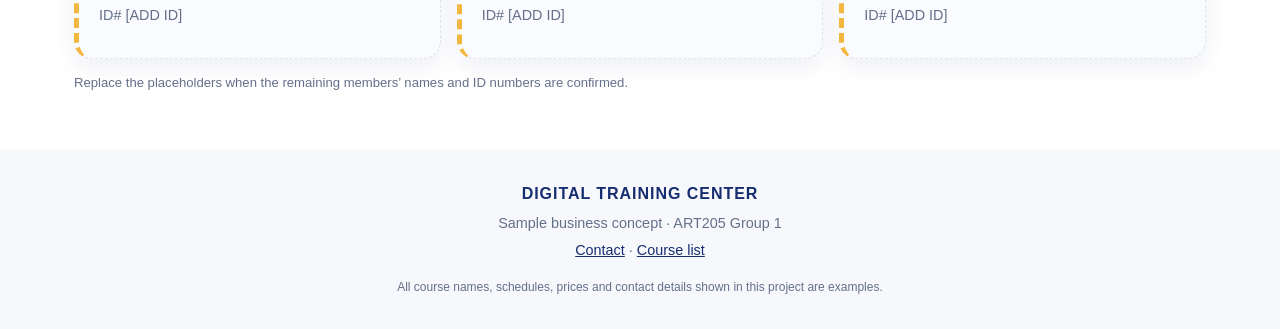
==== commit 0a11176c: "update html file" ====
--- a/about.html
+++ b/about.html
@@ -130,8 +130,8 @@
         </article>
 
         <article class="member-card placeholder">
-          <strong>[MEMBER 3 NAME]</strong>
-          <span>ID# [ADD ID]</span>
+          <strong>Christian S. Ekah</strong>
+          <span>ID# 11981</span>
         </article>
 
         <article class="member-card placeholder">
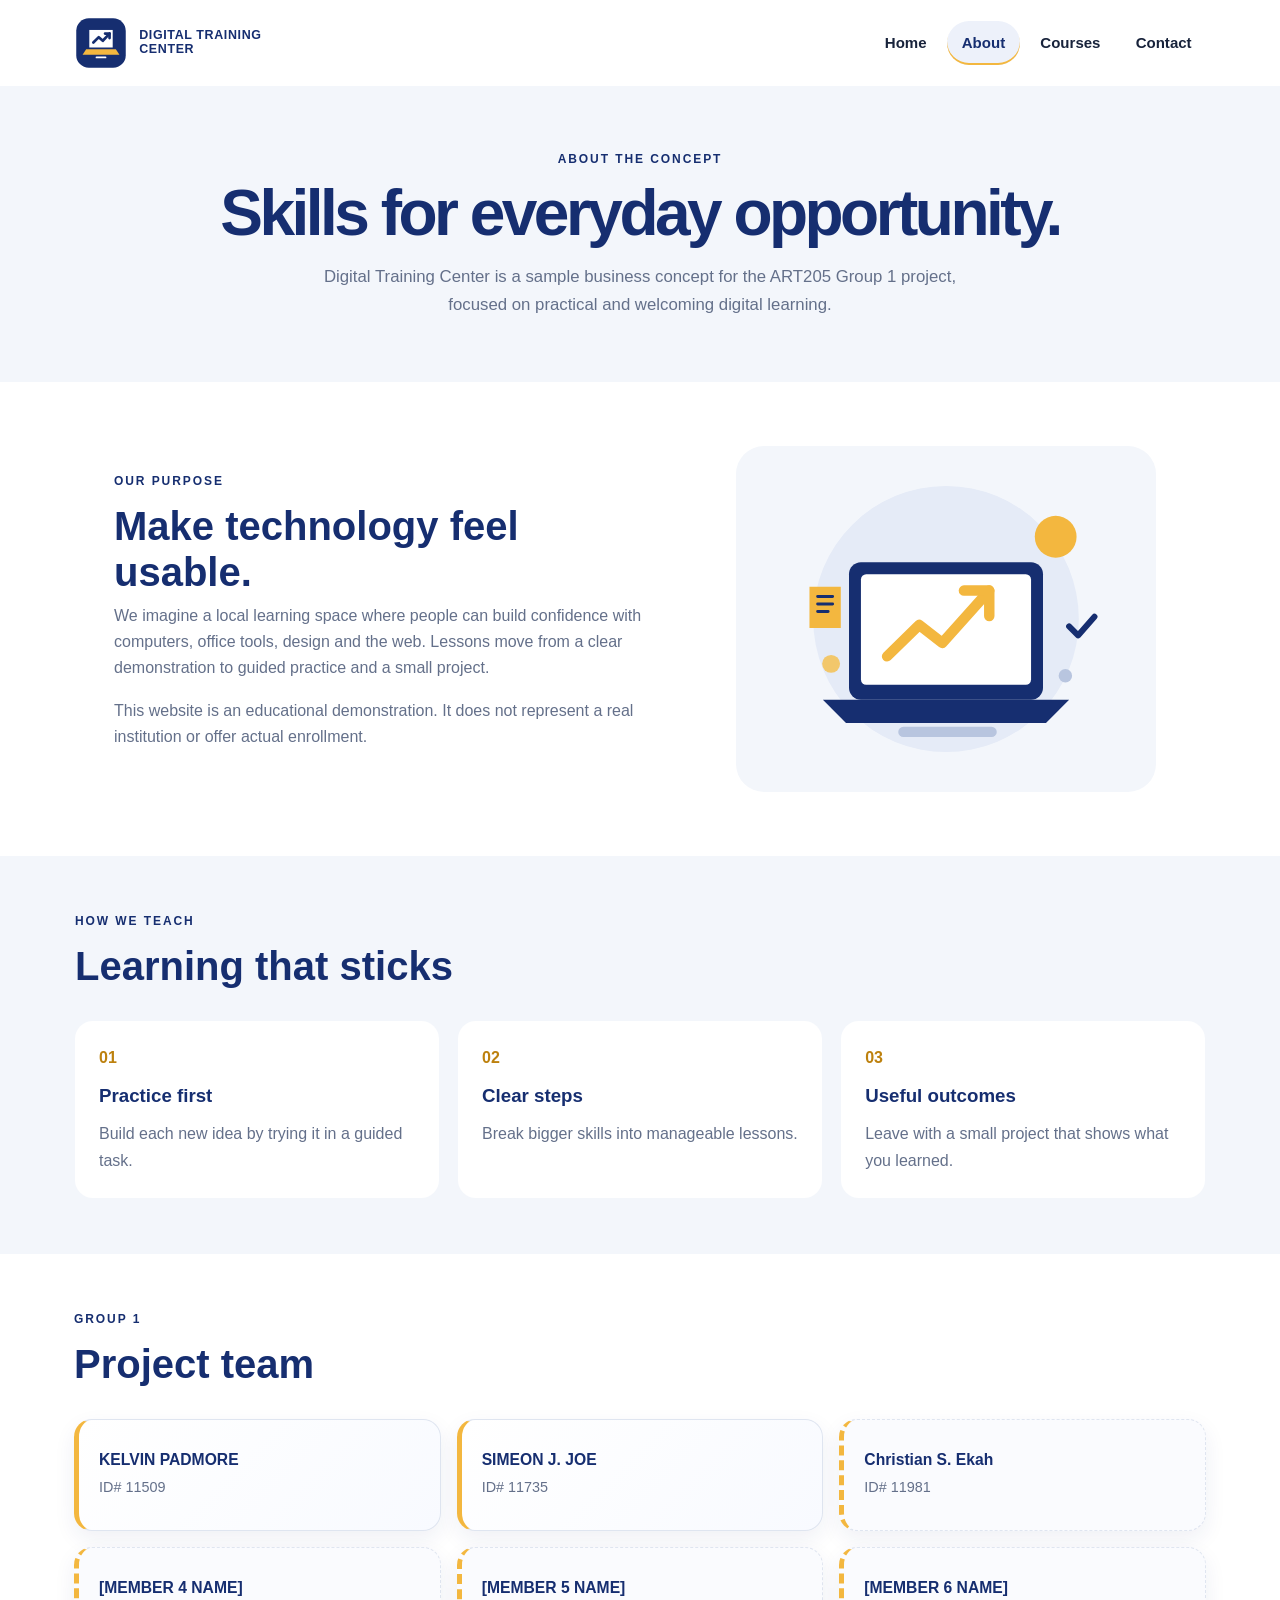
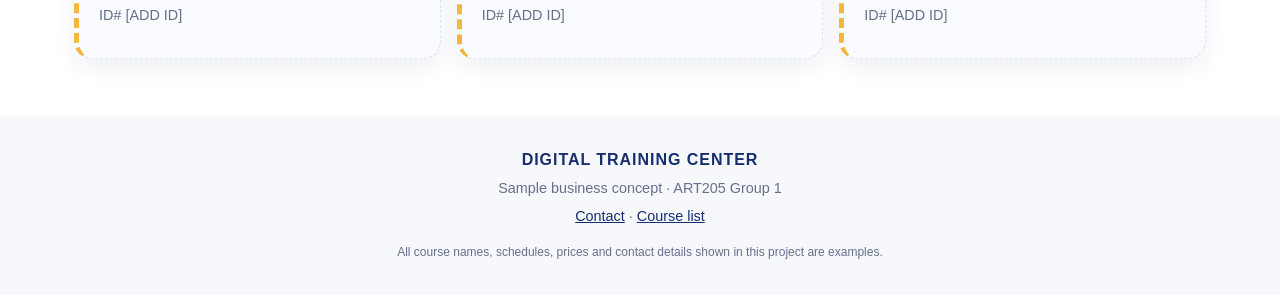
==== commit 3885cae6: "update html file" ====
--- a/about.html
+++ b/about.html
@@ -150,10 +150,7 @@
         </article>
       </div>
 
-      <p class="sample-note">
-        Replace the placeholders when the remaining members’ names and
-        ID numbers are confirmed.
-      </p>
+      
     </section>
   </main>
 
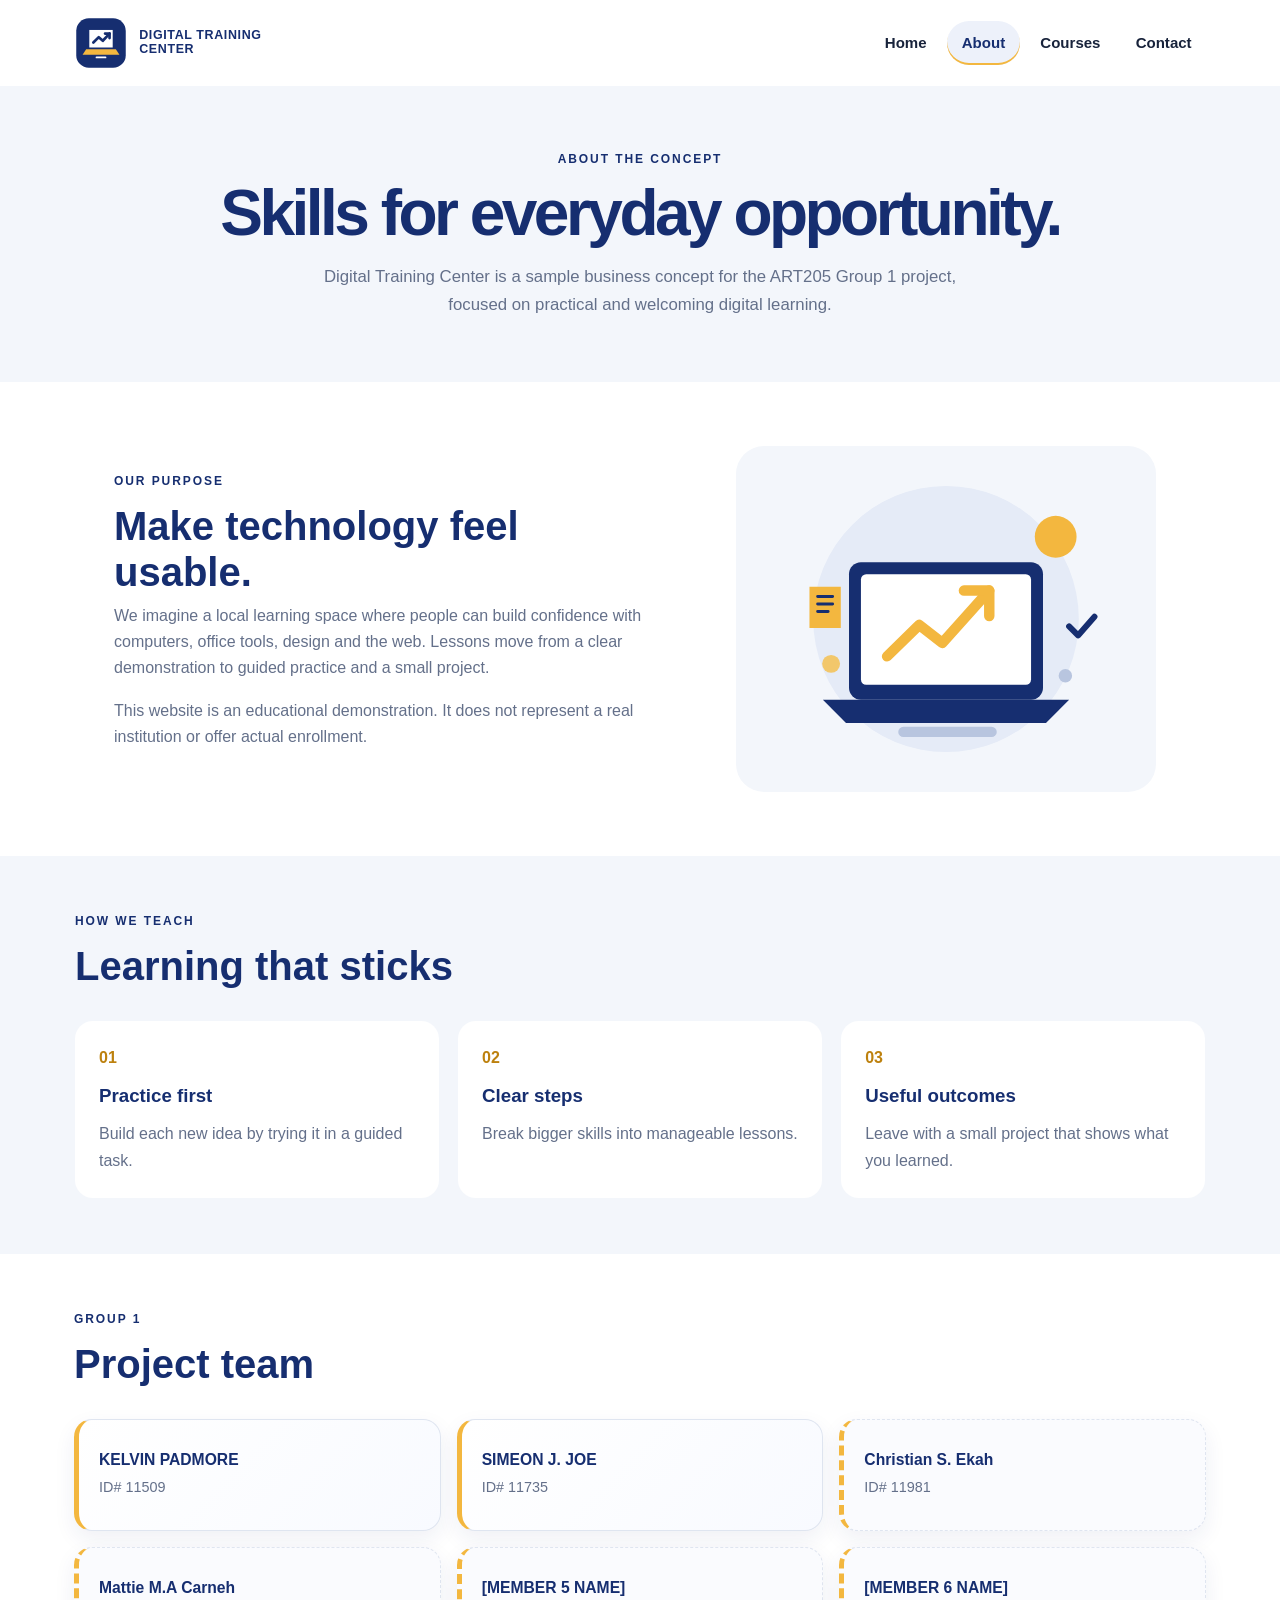
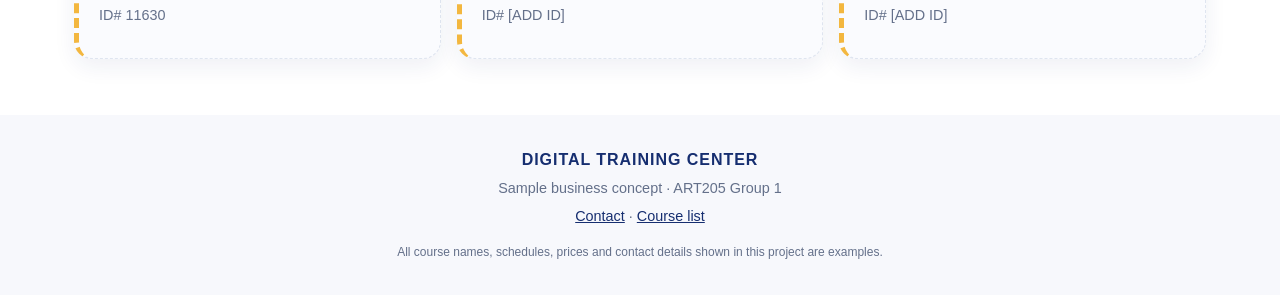
==== commit 4ecf26f0: "update html file" ====
--- a/about.html
+++ b/about.html
@@ -135,8 +135,8 @@
         </article>
 
         <article class="member-card placeholder">
-          <strong>[MEMBER 4 NAME]</strong>
-          <span>ID# [ADD ID]</span>
+          <strong>Mattie M.A Carneh</strong>
+          <span>ID# 11630</span>
         </article>
 
         <article class="member-card placeholder">
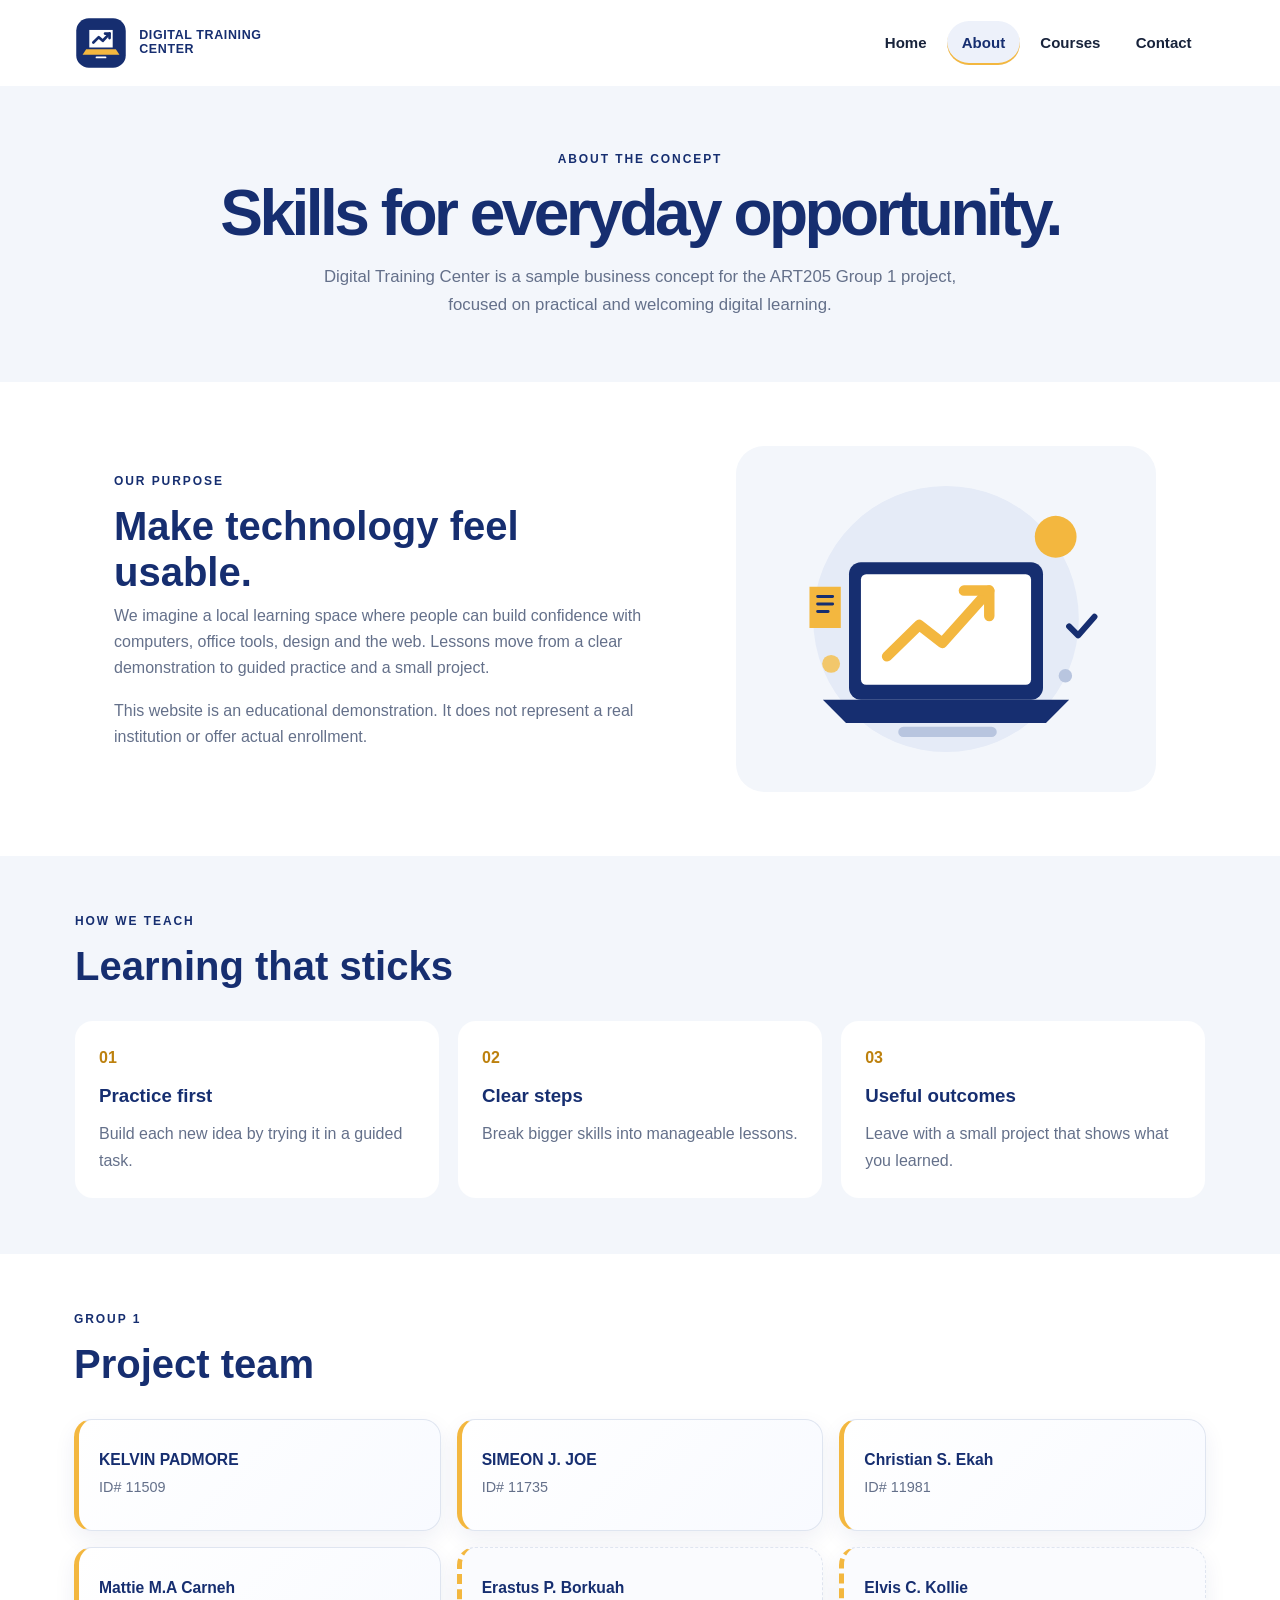
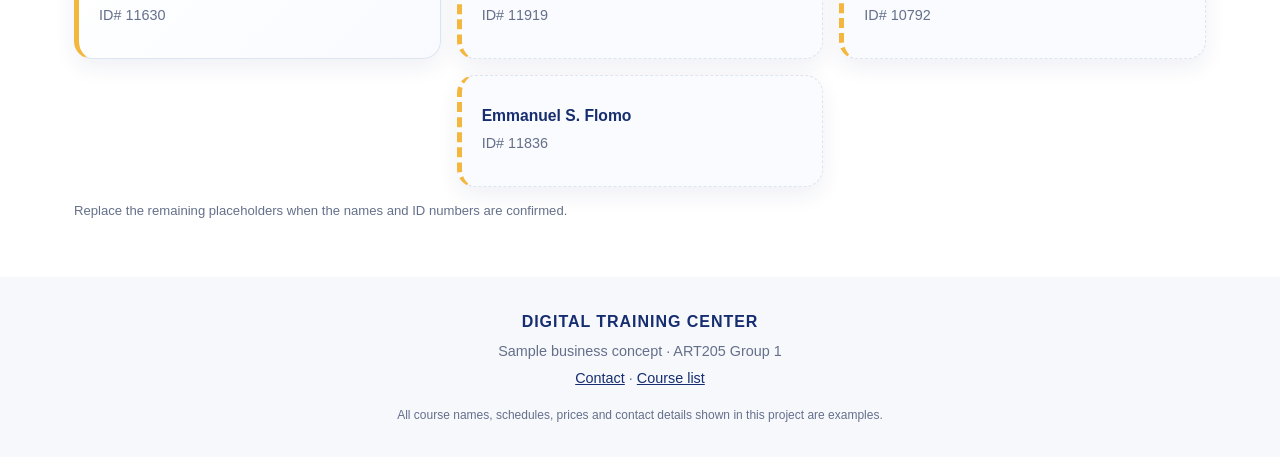
==== commit 2a3152a0: "updae html file" ====
--- a/about.html
+++ b/about.html
@@ -129,28 +129,36 @@
           <span>ID# 11735</span>
         </article>
 
-        <article class="member-card placeholder">
+        <article class="member-card">
           <strong>Christian S. Ekah</strong>
           <span>ID# 11981</span>
         </article>
 
-        <article class="member-card placeholder">
+        <article class="member-card">
           <strong>Mattie M.A Carneh</strong>
           <span>ID# 11630</span>
         </article>
 
         <article class="member-card placeholder">
-          <strong>[MEMBER 5 NAME]</strong>
-          <span>ID# [ADD ID]</span>
+          <strong>Erastus P. Borkuah</strong>
+          <span>ID# 11919</span>
         </article>
 
         <article class="member-card placeholder">
-          <strong>[MEMBER 6 NAME]</strong>
-          <span>ID# [ADD ID]</span>
+          <strong>Elvis C. Kollie</strong>
+          <span>ID# 10792</span>
+        </article>
+
+        <article class="member-card placeholder">
+          <strong>Emmanuel S. Flomo</strong>
+          <span>ID# 11836</span>
         </article>
       </div>
 
-      
+      <p class="sample-note">
+        Replace the remaining placeholders when the names and ID numbers
+        are confirmed.
+      </p>
     </section>
   </main>
 
--- a/css/styles.css
+++ b/css/styles.css
@@ -437,7 +437,7 @@
   margin: 0;
 }
 
-/* Six group-member cards: three columns on desktop. */
+/* Seven member cards: three columns on desktop. */
 .member-grid {
   display: grid;
   grid-template-columns: repeat(3, minmax(0, 1fr));
@@ -481,6 +481,11 @@
   background: #fafbfe;
 }
 
+/* Center the seventh card on the final desktop row. */
+.member-card:nth-child(7) {
+  grid-column: 2;
+}
+
 .table-wrap {
   overflow-x: auto;
   border: 1px solid var(--line);
@@ -726,6 +731,10 @@
     grid-template-columns: repeat(2, minmax(0, 1fr));
   }
 
+  .member-card:nth-child(7) {
+    grid-column: auto;
+  }
+
   .page-hero {
     padding: 3rem 1.25rem 2rem;
   }
